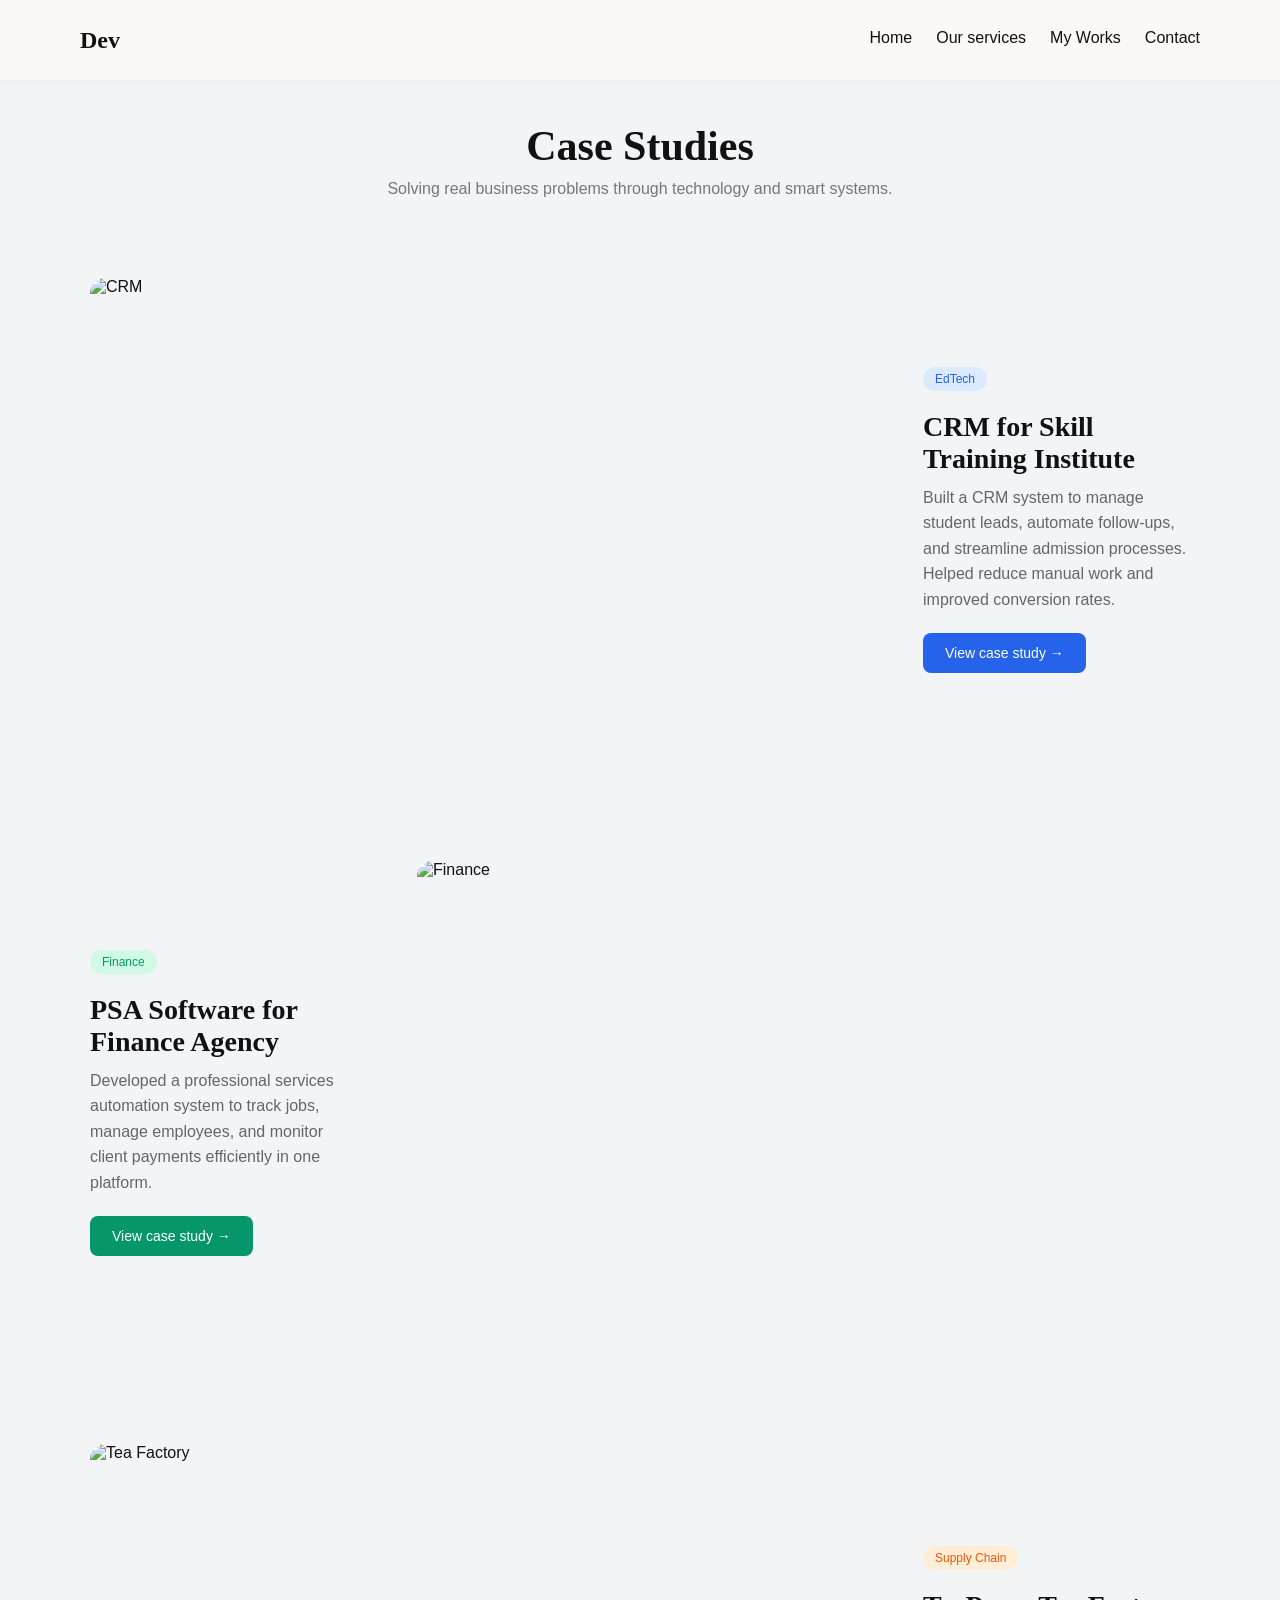
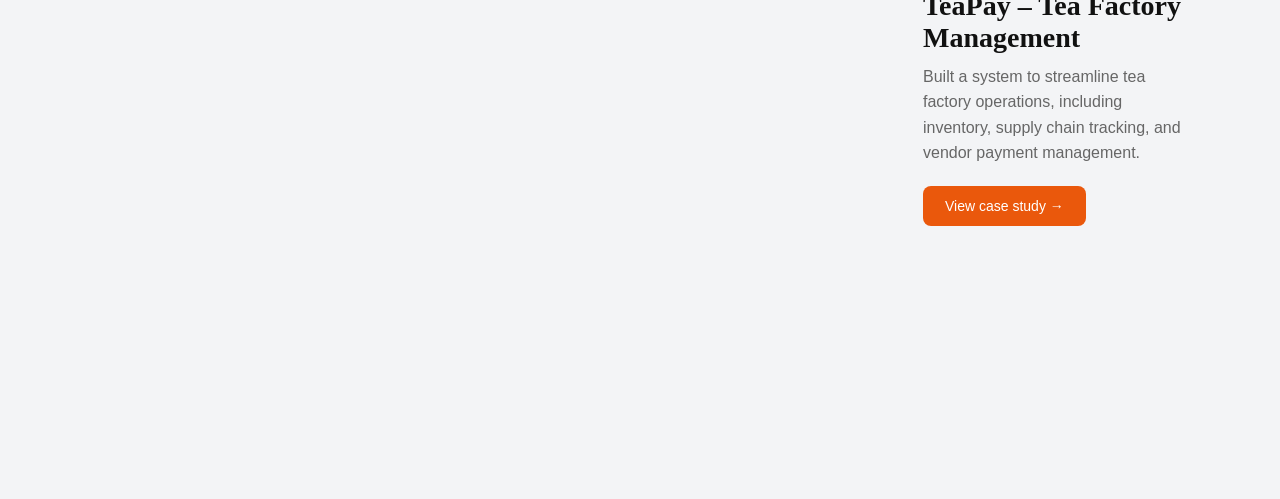
==== Case-studies.html @ 4a2b2a27 "Initial commit" ====
<!DOCTYPE html>
<html lang="en">
<head>
<meta charset="UTF-8">
<meta name="viewport" content="width=device-width, initial-scale=1.0">
<title>Case Studies</title>
<link rel="stylesheet" href="dev.css">

<style>
body {
  background: #f3f4f6;
  color: #111;
}

.case-wrap {
  width: min(1100px, calc(100% - 2rem));
  margin: 0 auto;
  padding: 32px 0 72px;
}

/* HEADER */
.header {
  text-align: center;
  margin-bottom: clamp(40px, 7vw, 80px);
}

.header h1 {
  font-size: clamp(32px, 5vw, 42px);
  margin-bottom: 10px;
  margin-top: 10px;
}

.header p {
  color: #777;
  max-width: 600px;
  margin: auto;
}

/* CASE BLOCK */
.case {
  display: flex;
  align-items: center;
  gap: clamp(24px, 5vw, 60px);
  margin-bottom: clamp(56px, 8vw, 100px);
}

/* REVERSE */
.case.reverse {
  flex-direction: row-reverse;
}

/* IMAGE */
.case img {
  width: min(100%, 500px);
  flex: 1 1 46%;
  border-radius: 15px;
  aspect-ratio: 16 / 10;
  object-fit: cover;
}

/* TEXT */
.case-content {
  flex: 1;
  min-width: 0;
}

.tag {
  display: inline-block;
  font-size: 12px;
  padding: 5px 12px;
  border-radius: 20px;
  margin-bottom: 10px;
}

/* TAG COLORS */
.blue { background: #dbeafe; color: #2563eb; }
.green { background: #d1fae5; color: #059669; }
.orange { background: #ffedd5; color: #ea580c; }

/* TITLE */
.case-content h2 {
  font-size: clamp(24px, 4vw, 28px);
  margin: 10px 0;
}

/* DESC */
.case-content p {
  color: #666;
  line-height: 1.6;
}

/* BUTTON */
.btn {
  display: inline-block;
  margin-top: 20px;
  padding: 12px 22px;
  border-radius: 8px;
  text-decoration: none;
  color: white;
  font-size: 14px;
  transition: 0.3s;
}

.btn-blue { background: #2563eb; }
.btn-green { background: #059669; }
.btn-orange { background: #ea580c; }

.btn:hover {
  opacity: 0.85;
}

/* RESPONSIVE */
@media(max-width: 900px) {
  .case {
    flex-direction: column;
    align-items: flex-start;
  }

  .case.reverse {
    flex-direction: column;
  }

  .case-wrap {
    padding: 24px 0 56px;
  }

  .case img {
    width: 100%;
  }
}

@media(max-width: 600px) {
  .case-wrap {
    width: min(1100px, calc(100% - 1.25rem));
  }

  .header p,
  .case-content p {
    font-size: 15px;
  }

  .btn {
    width: 100%;
    text-align: center;
  }
}
</style>

</head>
<body>

     <!-- Navbar (same as homepage) -->
    <nav class="nav">
        <div class="container nav-inner">
            <h1>Dev</h1>
            <button class="menu-toggle" type="button" aria-label="Open menu" aria-expanded="false">
                <span class="menu-icon">
                    <span class="menu-line"></span>
                    <span class="menu-line"></span>
                    <span class="menu-line"></span>
                </span>
            </button>
            <div class="nav-links">
                <a href="index.html">Home</a>
                <a href="#">Our services</a>
                <a href="works.html">My Works</a>
                <!-- <a href="Case-studies.html">Case-studies</a> -->
                <a href="contact.html">Contact</a>
                <a href="contact.html" class="menu-panel-cta">Contact Now</a>
            </div>
        </div>
    </nav>

<div class="case-wrap">
  <div class="header">
    <h1>Case Studies</h1>
    <p>Solving real business problems through technology and smart systems.</p>
  </div>

  <!-- 1 -->
  <div class="case">
    <img src="https://images.unsplash.com/photo-1559028012-481c04fa702d" alt="CRM">

    <div class="case-content">
      <span class="tag blue">EdTech</span>
      <h2>CRM for Skill Training Institute</h2>
      <p>
        Built a CRM system to manage student leads, automate follow-ups,
        and streamline admission processes. Helped reduce manual work and
        improved conversion rates.
      </p>

      <a href="#" class="btn btn-blue">View case study →</a>
    </div>
  </div>

  <!-- 2 -->
  <div class="case reverse">
    <img src="https://images.unsplash.com/photo-1551288049-bebda4e38f71" alt="Finance">

    <div class="case-content">
      <span class="tag green">Finance</span>
      <h2>PSA Software for Finance Agency</h2>
      <p>
        Developed a professional services automation system to track jobs,
        manage employees, and monitor client payments efficiently in one platform.
      </p>

      <a href="#" class="btn btn-green">View case study →</a>
    </div>
  </div>

  <!-- 3 -->
  <div class="case">
    <img src="https://images.unsplash.com/photo-1581091215367-59ab6b7d1b2c" alt="Tea Factory">

    <div class="case-content">
      <span class="tag orange">Supply Chain</span>
      <h2>TeaPay – Tea Factory Management</h2>
      <p>
        Built a system to streamline tea factory operations, including inventory,
        supply chain tracking, and vendor payment management.
      </p>

      <a href="#" class="btn btn-orange">View case study →</a>
    </div>
  </div>

</div>
<script src="menu.js"></script>
</body>
</html>
---- dev.css ----
* { box-sizing: border-box;
    margin: 0; 
    padding: 0; 
}

html {
    scroll-behavior: smooth;
}

body {
    font-family: 'Inter', sans-serif;
    color: var(--slate-900);
    background: #fff;
    overflow-x: hidden;
}

img {
    display: block;
    max-width: 100%;
}

.nav{
    position: sticky; 
    top: 0; 
    z-index: 100; 
    background: #faf9f7; 
    border-bottom: 1px solid var(--slate-100); 
    box-shadow: 0 2px 10px rgba(2, 6, 23, .04); 
}
.container { 
    width: min(1120px, calc(100% - 2rem)); 
    margin: 0 auto; 
}
.nav-inner { 
    min-height: 80px; 
    display: flex; 
    align-items: center; 
    justify-content: space-between; 
    gap: 1rem; 
}
.nav-links {
    display: flex;
    gap: 1.5rem;
}
.menu-toggle {
    display: none;
    width: 52px;
    height: 52px;
    margin-left: auto;
    padding: 0;
    border: 0;
    background: transparent;
    cursor: pointer;
    align-items: center;
    justify-content: center;
}

.menu-toggle:hover {
    transform: none;
    opacity: 1;
    background: transparent;
}

.menu-icon {
    display: inline-flex;
    flex-direction: column;
    gap: 6px;
    transition: transform 0.2s ease;
}

.menu-line {
    display: block;
    width: 22px;
    height: 2.5px;
    border-radius: 999px;
    background: #4b5563;
    transition: transform 0.2s ease, opacity 0.2s ease;
}

.menu-panel-cta {
    display: none;
}
.nav-links a.active, .nav-links a:hover {
    color: var(--blue--900);
    border-color: var(--blue-900);
}
.nav-links a {
    color: var(--slate-600);
    font-weight: 500;
    padding-bottom: .15rem;
    border-bottom: 2px solid transparent;
    transition: color 0.2s ease, border-color 0.2s ease;
}

a {
    text-decoration: none;
}

.section-pad {
    padding: 4.5rem 0;
}

.hero-section {
   /* background: linear-gradient(135deg, #2563EB, #3B82F6); */
   /* background: linear-gradient(135deg, #60A5FA, #93C5FD); */
   background: linear-gradient(135deg, #2563EB, #06B6D4);
}

.hero-grid {
    display: grid;
    grid-template-columns: 1.05fr .95fr;
    gap: 3rem;
    align-items: center;
    min-height: calc(100vh - 80px);
}

.badge {
    display: inline-flex;
    padding: .55rem 1rem;
    border-radius: 999px;
    background-color: rgb(219, 240, 247);
    font-size: .8rem;
    text-transform: uppercase;
    font-weight: 600;
    letter-spacing: .06em;
    margin-bottom: 1rem;
    gap: 10px;
}

.hero-title {
    color: var(--blue-900);
    font-size: clamp(2.3rem, 6vw, 4.6rem);
    line-height: .98;
    margin-bottom: 1rem;
}

h1, h2, h3, h4 {
    font-family: 'Playfair Display', serif;
}

.hero-copy {
    color: var(--slate-600);
    line-height: 1.7;
    margin-bottom: 1.6rem;
    max-width: 52ch;
}

.hero-media {
    position: relative;
}

.hero-media img {
    width: min(100%, 420px);
    aspect-ratio: 1 / 1;
    object-fit: cover;
    border-radius: 1rem;
    box-shadow: 0 20px 50px rgba(15, 23, 42, .16);
    border-radius: 50%;
    border: 2px solid black;
}

.what {
    position: fixed;
    bottom: 50px;
    right: 20px;
    background-color: rgb(37, 211, 102);
    border-radius: 50%;
    padding: 14px;
    box-shadow: rgba(0, 0, 0, 0.3) 0px 8px 20px;
    transition: background-color 0.3s, transform 0.3s;
    z-index: 9999;
    transform: scale(1);
}

@media (max-width: 1024px) {
    .nav-inner {
        min-height: 72px;
    }

    .nav-links {
        gap: 1rem;
    }

    .hero-grid {
        grid-template-columns: 1fr;
        gap: 2.5rem;
        min-height: auto;
        text-align: center;
    }

    .badge {
        justify-content: center;
    }

    .hero-copy {
        margin-inline: auto;
    }

    .hero-media {
        display: flex;
        justify-content: center;
    }
}

@media (max-width: 768px) {
    .container {
        width: min(1120px, calc(100% - 1.25rem));
    }

    .nav-inner {
        position: relative;
        min-height: 68px;
    }

    .nav {
        overflow: visible;
    }

    .menu-toggle {
        display: inline-flex;
        position: relative;
        z-index: 3;
    }

    .nav .nav-links {
        display: none;
        position: fixed;
        top: 0;
        left: 0;
        width: min(370px, 100vw);
        height: 100vh;
        padding: 5.5rem 1.4rem 1.6rem;
        background: #ffffff;
        box-shadow: 18px 0 44px rgba(15, 23, 42, 0.12);
        flex-direction: column;
        align-items: flex-start;
        gap: 1.6rem;
        z-index: 2;
        overflow-y: auto;
    }

    .nav.menu-open .nav-links {
        display: flex;
    }

    .nav.menu-open::after {
        content: "";
        position: fixed;
        inset: 0;
        background: rgba(15, 23, 42, 0.18);
        z-index: 1;
    }

    .nav .nav-links a {
        font-size: 1.15rem;
        color: #334155;
        padding-bottom: 0;
        border-bottom: 0;
    }

    .menu-panel-cta {
        display: inline-flex;
        width: 100%;
        margin-top: auto;
        justify-content: center;
        align-items: center;
        min-height: 54px;
        border-radius: 999px;
        background: #ec875f;
        color: #ffffff;
        font-weight: 700;
    }

    .nav.menu-open .menu-line:nth-child(1) {
        transform: translateY(8.5px) rotate(45deg);
    }

    .nav.menu-open .menu-line:nth-child(2) {
        opacity: 0;
    }

    .nav.menu-open .menu-line:nth-child(3) {
        transform: translateY(-8.5px) rotate(-45deg);
    }

    .hero-grid {
        grid-template-columns: 1fr;
        gap: 2rem;
        text-align: center;
    }

    .badge {
        justify-content: center;
    }

    .hero-copy {
        margin-inline: auto;
    }

    .hero-media {
        display: flex;
        justify-content: center;
    }

    .hero-media img {
        width: min(320px, 100%);
    }

    .what {
        right: 14px;
        bottom: 18px;
        padding: 10px;
    }
}

@media (max-width: 480px) {
    .section-pad {
        padding: 3.5rem 0;
    }

    .hero-title {
        font-size: clamp(2rem, 11vw, 3rem);
    }

    .badge {
        width: 100%;
        justify-content: center;
        font-size: 0.72rem;
        letter-spacing: 0.04em;
    }

    .hero-copy {
        font-size: 0.95rem;
    }

    .nav .nav-links {
        width: 100vw;
        padding: 5rem 1.25rem 1.4rem;
    }
}
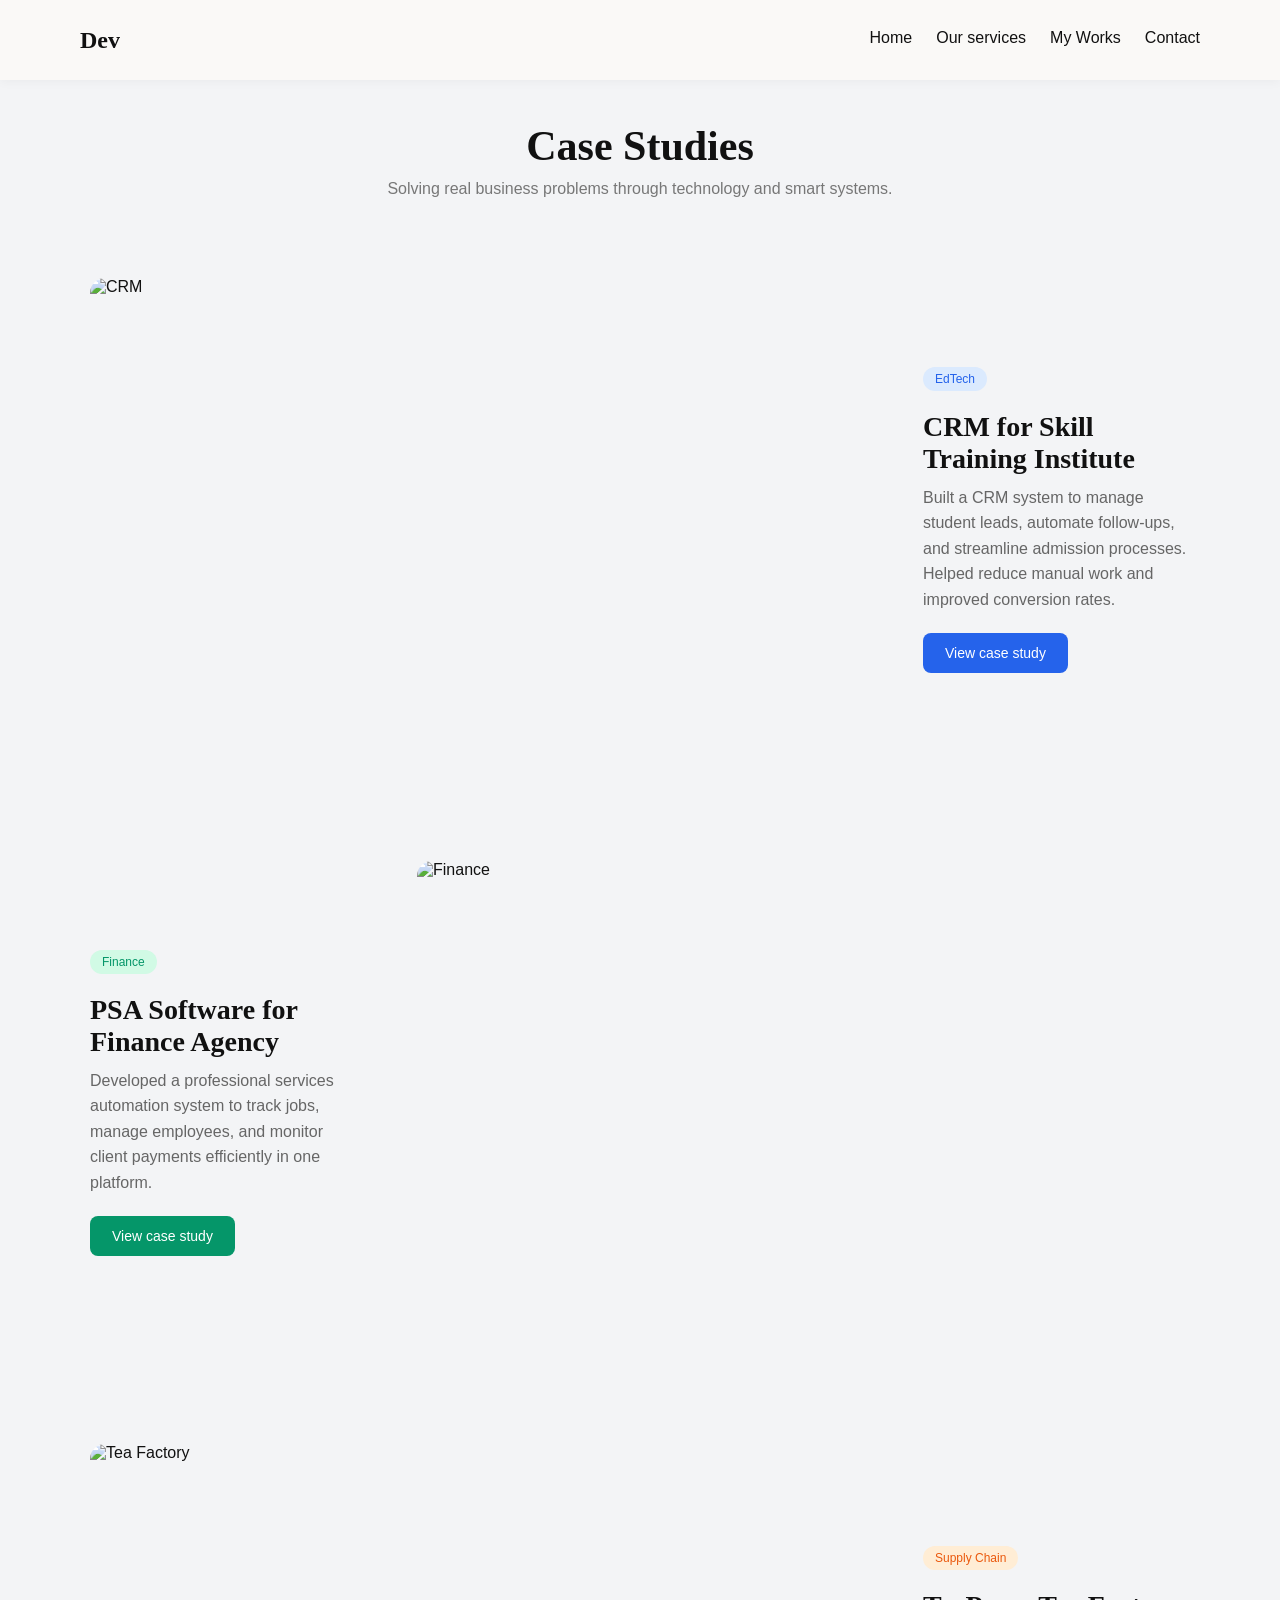
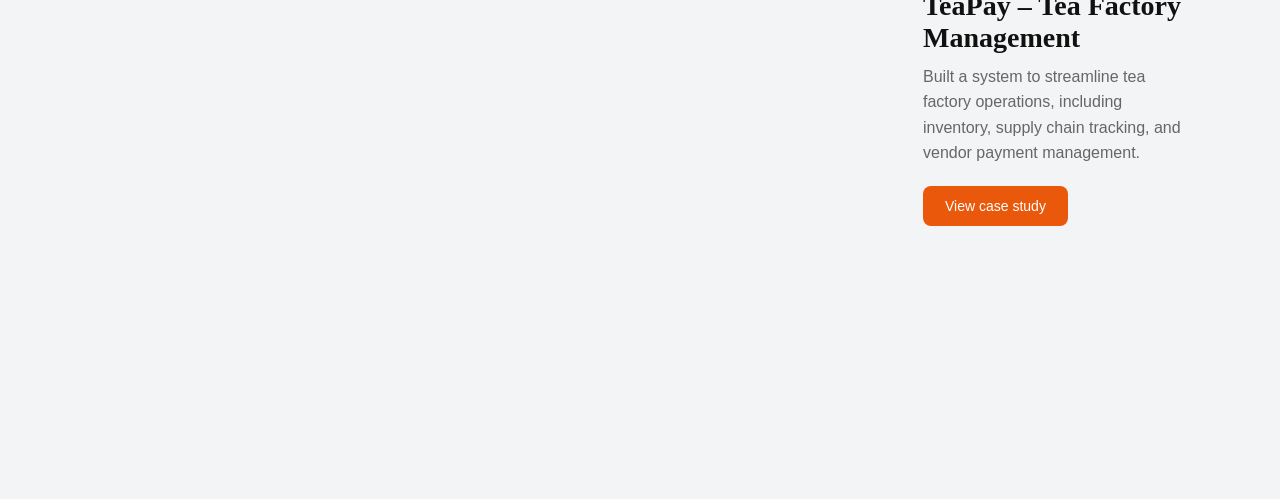
==== commit 84ac2743: "Second commit" ====
--- a/Case-studies.html
+++ b/Case-studies.html
@@ -178,7 +178,7 @@
   </div>
 
   <!-- 1 -->
-  <div class="case">
+  <div class="case" id="crm-system">
     <img src="https://images.unsplash.com/photo-1559028012-481c04fa702d" alt="CRM">
 
     <div class="case-content">
@@ -190,12 +190,12 @@
         improved conversion rates.
       </p>
 
-      <a href="#" class="btn btn-blue">View case study →</a>
+      <a href="#crm-system" class="btn btn-blue">View case study</a>
     </div>
   </div>
 
   <!-- 2 -->
-  <div class="case reverse">
+  <div class="case reverse" id="psa-software">
     <img src="https://images.unsplash.com/photo-1551288049-bebda4e38f71" alt="Finance">
 
     <div class="case-content">
@@ -206,12 +206,12 @@
         manage employees, and monitor client payments efficiently in one platform.
       </p>
 
-      <a href="#" class="btn btn-green">View case study →</a>
+      <a href="#psa-software" class="btn btn-green">View case study</a>
     </div>
   </div>
 
   <!-- 3 -->
-  <div class="case">
+  <div class="case" id="teapay-software">
     <img src="https://images.unsplash.com/photo-1581091215367-59ab6b7d1b2c" alt="Tea Factory">
 
     <div class="case-content">
@@ -222,7 +222,7 @@
         supply chain tracking, and vendor payment management.
       </p>
 
-      <a href="#" class="btn btn-orange">View case study →</a>
+      <a href="#teapay-software" class="btn btn-orange">View case study</a>
     </div>
   </div>
 
